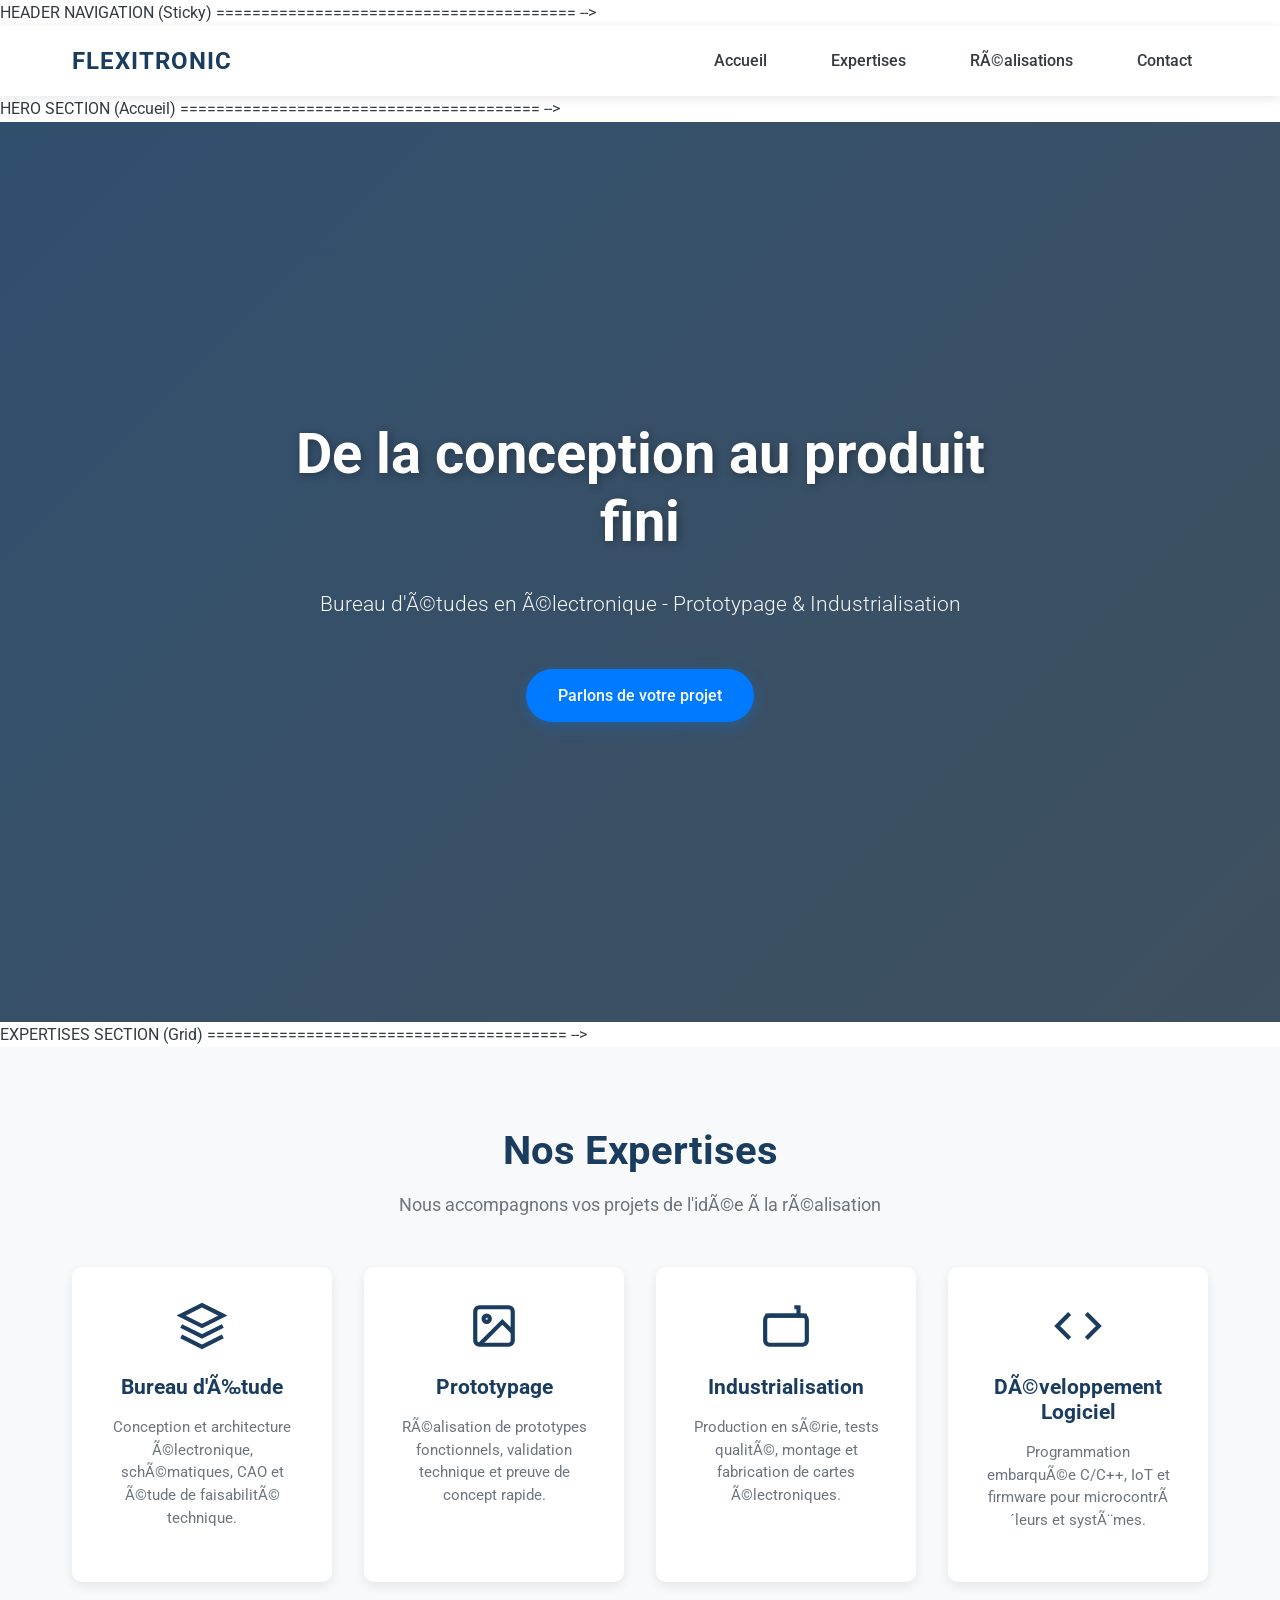
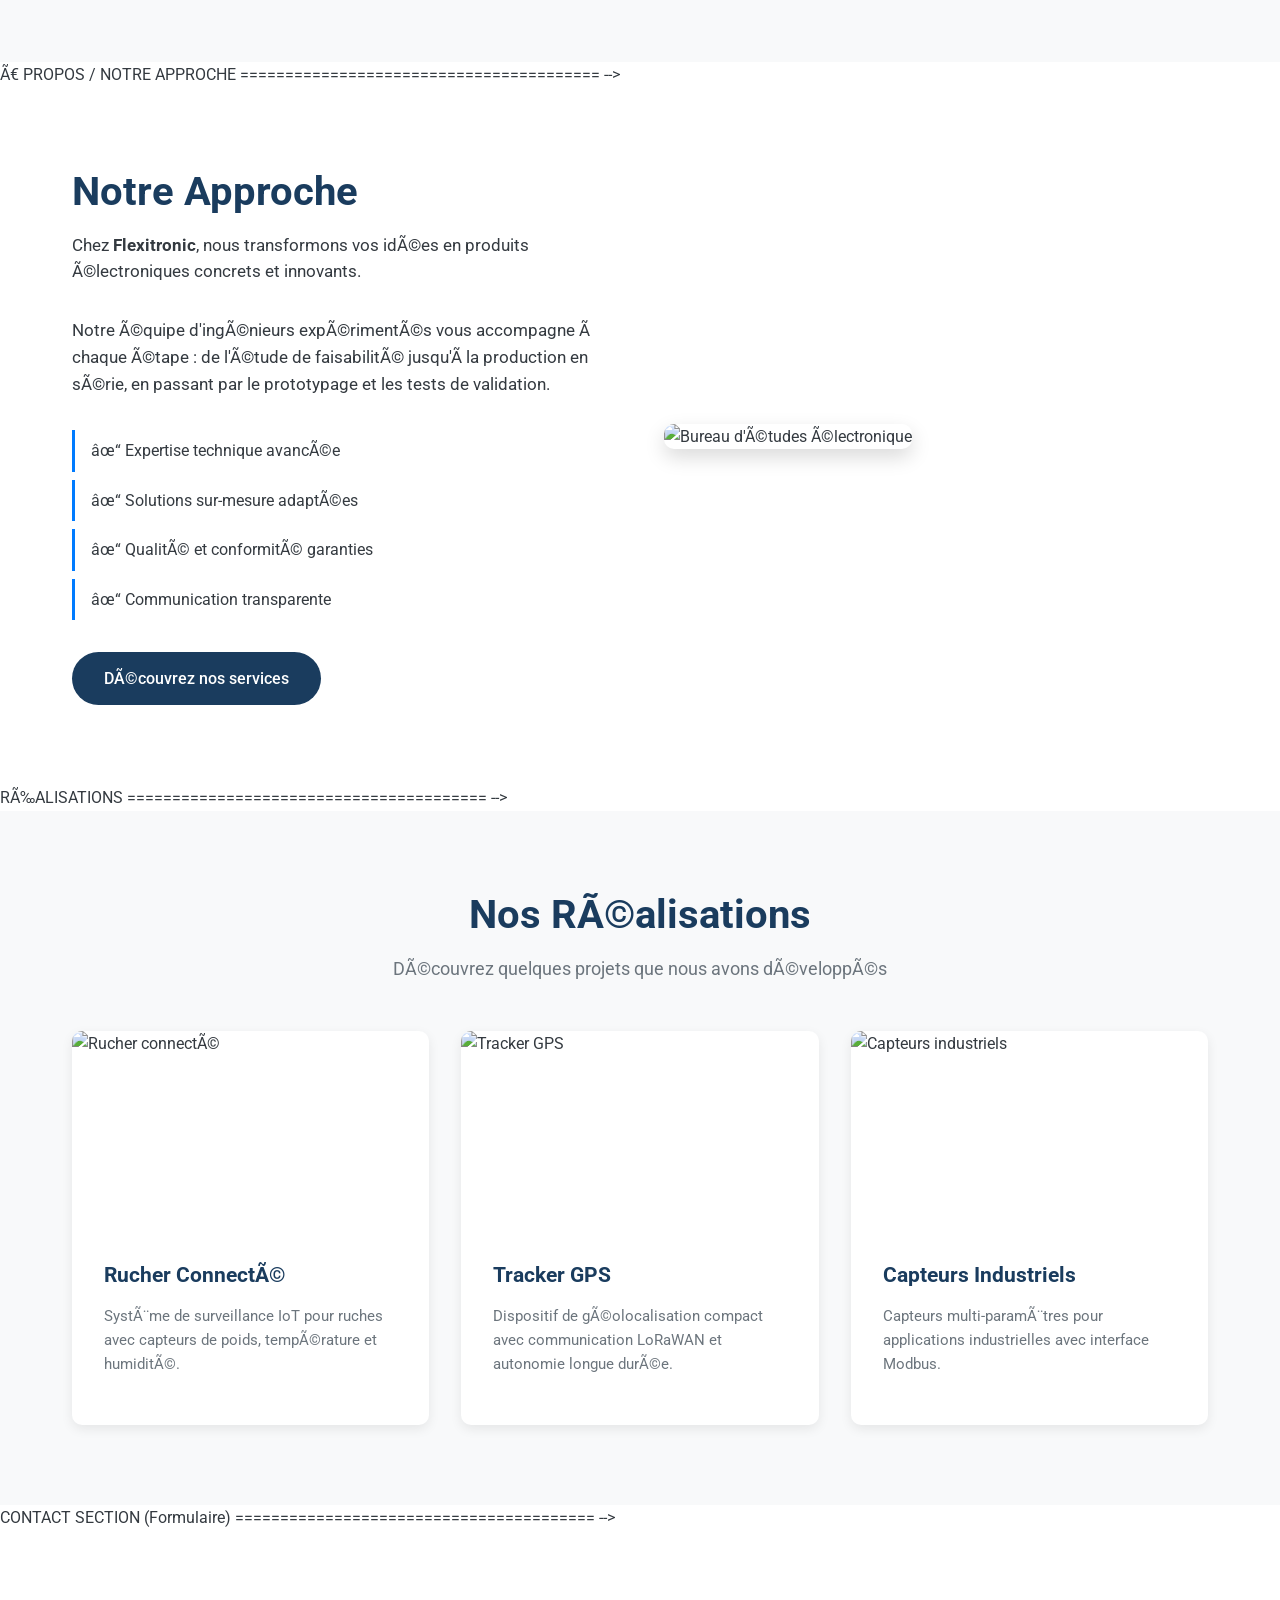
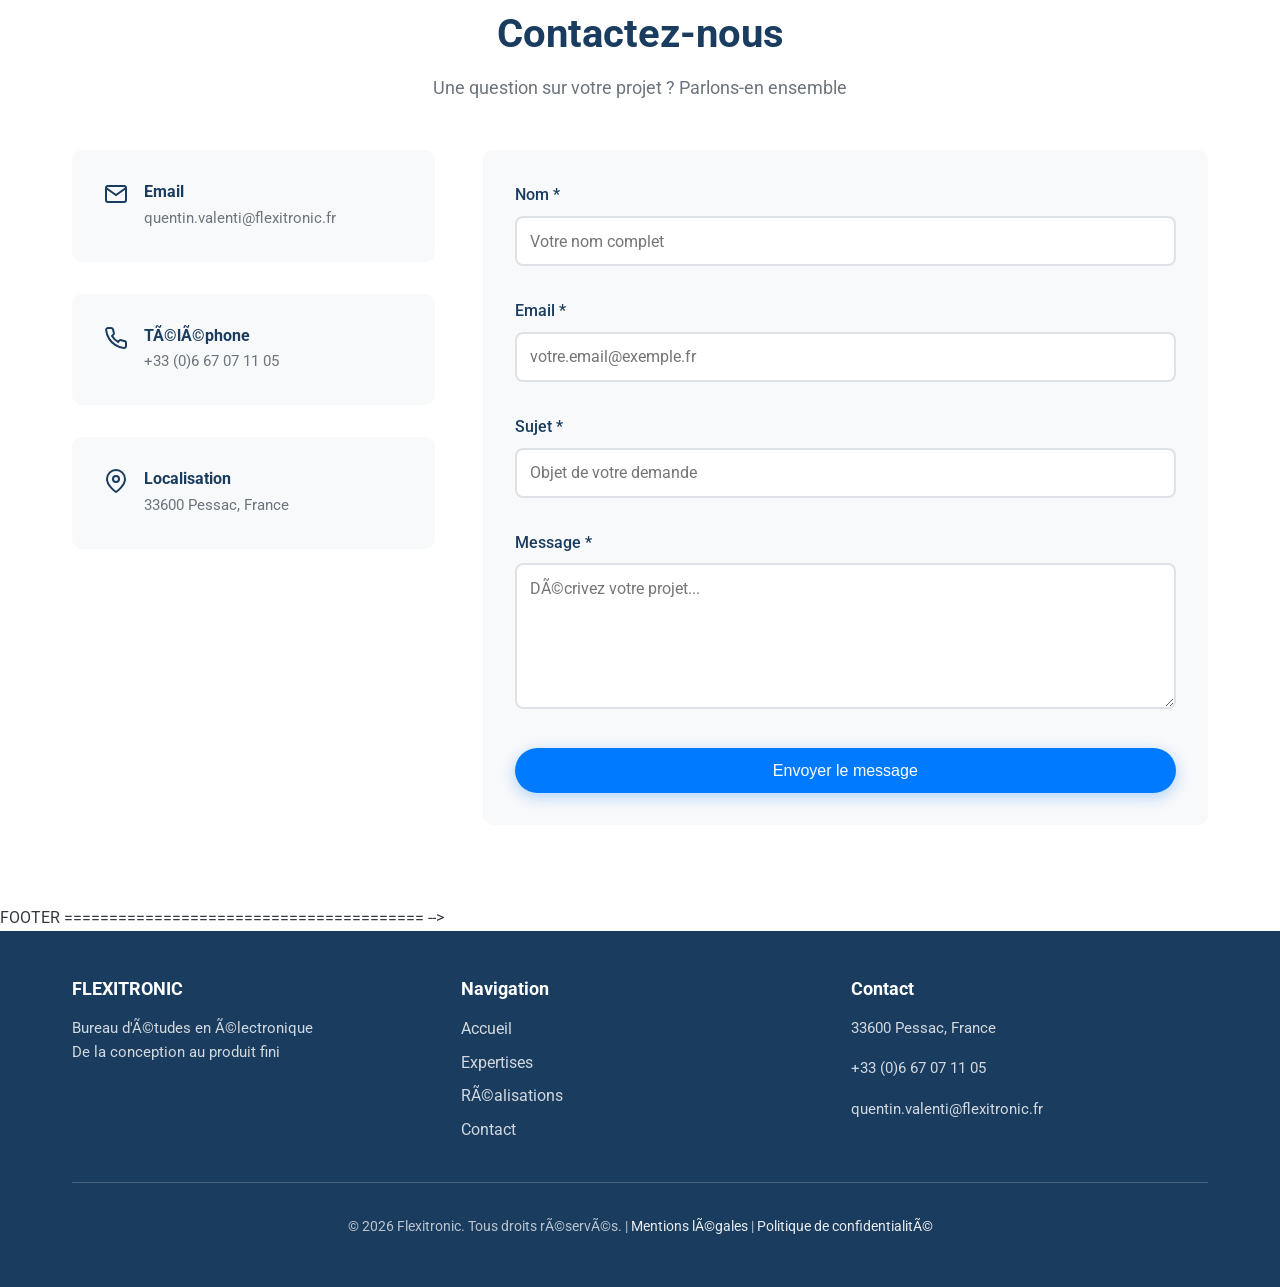
==== index.html @ d4970c6e "Initial commit: Flexitronic SPA - Clean Tech Design" ====
﻿
<!DOCTYPE html>
<html lang="fr">
<head>
  <meta charset="UTF-8">
  <meta name="viewport" content="width=device-width, initial-scale=1.0">
  <meta name="description" content="Flexitronic - Bureau d'Ã©tudes en 
Ã©lectronique : De la conception au produit fini">
  <title>Flexitronic | Bureau d'Ã‰tudes Ã‰lectronique</title>
  
  <link rel="preconnect" href="https://fonts.googleapis.com">
  <link rel="preconnect" href="https://fonts.gstatic.com" crossorigin>
  <link href="https://fonts.googleapis.com/css2?family=Roboto:wght@300;400;500;
700&display=swap" rel="stylesheet">
  
  <link rel="stylesheet" href="styles.css">
</head>
<body>

       HEADER NAVIGATION (Sticky)
       ======================================== -->
  <header id="header" class="header">
    <nav class="nav-container">
      <div class="logo">
        <a href="#accueil">FLEXITRONIC</a>
      </div>
      <ul class="nav-menu" id="nav-menu">
        <li><a href="#accueil" class="nav-link">Accueil</a></li>
        <li><a href="#expertises" class="nav-link">Expertises</a></li>
        <li><a href="#realisations" class="nav-link">RÃ©alisations</a></li>
        <li><a href="#contact" class="nav-link">Contact</a></li>
      </ul>
      <div class="hamburger" id="hamburger">
        <span></span>
        <span></span>
        <span></span>
      </div>
    </nav>
  </header>

       HERO SECTION (Accueil)
       ======================================== -->
  <section id="accueil" class="hero">
    <div class="hero-overlay"></div>
    <div class="hero-content">
      <h1 class="hero-title">De la conception au produit fini</h1>
      <p class="hero-subtitle">Bureau d'Ã©tudes en Ã©lectronique - Prototypage 
& Industrialisation</p>
      <a href="#contact" class="btn btn-primary">Parlons de votre projet</a>
    </div>
  </section>

       EXPERTISES SECTION (Grid)
       ======================================== -->
  <section id="expertises" class="section expertises">
    <div class="container">
      <h2 class="section-title">Nos Expertises</h2>
      <p class="section-subtitle">Nous accompagnons vos projets de l'idÃ©e Ã 
la rÃ©alisation</p>
      
      <div class="expertise-grid">
        <div class="expertise-card">
          <div class="expertise-icon">
            <svg width="50" height="50" viewBox="0 0 24 24" fill="none" 
stroke="currentColor" stroke-width="2">
              <path d="M12 2L2 7l10 5 10-5-10-5z"/>
              <path d="M2 17l10 5 10-5M2 12l10 5 10-5"/>
            </svg>
          </div>
          <h3>Bureau d'Ã‰tude</h3>
          <p>Conception et architecture Ã©lectronique, schÃ©matiques, CAO et 
Ã©tude de faisabilitÃ© technique.</p>
        </div>

        <div class="expertise-card">
          <div class="expertise-icon">
            <svg width="50" height="50" viewBox="0 0 24 24" fill="none" 
stroke="currentColor" stroke-width="2">
              <rect x="3" y="3" width="18" height="18" rx="2"/>
              <circle cx="8.5" cy="8.5" r="1.5"/>
              <path d="M21 15l-5-5L5 21"/>
            </svg>
          </div>
          <h3>Prototypage</h3>
          <p>RÃ©alisation de prototypes fonctionnels, validation technique et 
preuve de concept rapide.</p>
        </div>

        <div class="expertise-card">
          <div class="expertise-icon">
            <svg width="50" height="50" viewBox="0 0 24 24" fill="none" 
stroke="currentColor" stroke-width="2">
              <rect x="2" y="7" width="20" height="14" rx="2"/>
              <path d="M16 3h2v4M22 7H2"/>
            </svg>
          </div>
          <h3>Industrialisation</h3>
          <p>Production en sÃ©rie, tests qualitÃ©, montage et fabrication de 
cartes Ã©lectroniques.</p>
        </div>

        <div class="expertise-card">
          <div class="expertise-icon">
            <svg width="50" height="50" viewBox="0 0 24 24" fill="none" 
stroke="currentColor" stroke-width="2">
              <polyline points="16 18 22 12 16 6"/>
              <polyline points="8 6 2 12 8 18"/>
            </svg>
          </div>
          <h3>DÃ©veloppement Logiciel</h3>
          <p>Programmation embarquÃ©e C/C++, IoT et firmware pour 
microcontrÃ´leurs et systÃ¨mes.</p>
        </div>
      </div>
    </div>
  </section>

       Ã€ PROPOS / NOTRE APPROCHE
       ======================================== -->
  <section id="apropos" class="section about">
    <div class="container">
      <div class="about-content">
        <div class="about-text">
          <h2 class="section-title">Notre Approche</h2>
          <p>Chez <strong>Flexitronic</strong>, nous transformons vos idÃ©es 
en produits Ã©lectroniques concrets et innovants.</p>
          <p>Notre Ã©quipe d'ingÃ©nieurs expÃ©rimentÃ©s vous accompagne Ã 
chaque Ã©tape : de l'Ã©tude de faisabilitÃ© jusqu'Ã la production en sÃ©rie, 
en passant par le prototypage et les tests de validation.</p>
          <ul class="about-list">
            <li>âœ“ Expertise technique avancÃ©e</li>
            <li>âœ“ Solutions sur-mesure adaptÃ©es</li>
            <li>âœ“ QualitÃ© et conformitÃ© garanties</li>
            <li>âœ“ Communication transparente</li>
          </ul>
          <a href="#contact" class="btn btn-secondary">DÃ©couvrez nos 
services</a>
        </div>
        <div class="about-image">
          <img src="https://images.unsplash.com/photo-1581092160562-40aa08e7883
7?w=600&h=400&fit=crop" alt="Bureau d'Ã©tudes Ã©lectronique">
        </div>
      </div>
    </div>
  </section>

       RÃ‰ALISATIONS
       ======================================== -->
  <section id="realisations" class="section realisations">
    <div class="container">
      <h2 class="section-title">Nos RÃ©alisations</h2>
      <p class="section-subtitle">DÃ©couvrez quelques projets que nous avons 
dÃ©veloppÃ©s</p>
      
      <div class="realisation-grid">
        <div class="realisation-card">
          <div class="realisation-image">
            <img src="https://images.unsplash.com/photo-1559827260-dc66d52bef19
?w=400&h=300&fit=crop" alt="Rucher connectÃ©">
          </div>
          <div class="realisation-content">
            <h3>Rucher ConnectÃ©</h3>
            <p>SystÃ¨me de surveillance IoT pour ruches avec capteurs de 
poids, tempÃ©rature et humiditÃ©.</p>
          </div>
        </div>

        <div class="realisation-card">
          <div class="realisation-image">
            <img src="https://images.unsplash.com/photo-1518770660439-4636190af
475?w=400&h=300&fit=crop" alt="Tracker GPS">
          </div>
          <div class="realisation-content">
            <h3>Tracker GPS</h3>
            <p>Dispositif de gÃ©olocalisation compact avec communication 
LoRaWAN et autonomie longue durÃ©e.</p>
          </div>
        </div>

        <div class="realisation-card">
          <div class="realisation-image">
            <img src="https://images.unsplash.com/photo-1573164713714-d95e436ab
8d6?w=400&h=300&fit=crop" alt="Capteurs industriels">
          </div>
          <div class="realisation-content">
            <h3>Capteurs Industriels</h3>
            <p>Capteurs multi-paramÃ¨tres pour applications industrielles avec 
interface Modbus.</p>
          </div>
        </div>
      </div>
    </div>
  </section>

       CONTACT SECTION (Formulaire)
       ======================================== -->
  <section id="contact" class="section contact">
    <div class="container">
      <h2 class="section-title">Contactez-nous</h2>
      <p class="section-subtitle">Une question sur votre projet ? Parlons-en 
ensemble</p>
      
      <div class="contact-wrapper">
        <div class="contact-info">
          <div class="contact-item">
            <div class="contact-icon">
              <svg width="24" height="24" viewBox="0 0 24 24" fill="none" 
stroke="currentColor" stroke-width="2">
                <path d="M4 4h16c1.1 0 2 .9 2 2v12c0 1.1-.9 2-2 2H4c-1.1 
0-2-.9-2-2V6c0-1.1.9-2 2-2z"/>
                <polyline points="22,6 12,13 2,6"/>
              </svg>
            </div>
            <div>
              <h4>Email</h4>
              <p>quentin.valenti@flexitronic.fr</p>
            </div>
          </div>

          <div class="contact-item">
            <div class="contact-icon">
              <svg width="24" height="24" viewBox="0 0 24 24" fill="none" 
stroke="currentColor" stroke-width="2">
                <path d="M22 16.92v3a2 2 0 0 1-2.18 2 19.79 19.79 0 0 
1-8.63-3.07 19.5 19.5 0 0 1-6-6 19.79 19.79 0 0 1-3.07-8.67A2 2 0 0 1 4.11 
2h3a2 2 0 0 1 2 1.72 12.84 12.84 0 0 0 .7 2.81 2 2 0 0 1-.45 2.11L8.09 9.91a16 
16 0 0 0 6 6l1.27-1.27a2 2 0 0 1 2.11-.45 12.84 12.84 0 0 0 2.81.7A2 2 0 0 1 
22 16.92z"/>
              </svg>
            </div>
            <div>
              <h4>TÃ©lÃ©phone</h4>
              <p>+33 (0)6 67 07 11 05</p>
            </div>
          </div>

          <div class="contact-item">
            <div class="contact-icon">
              <svg width="24" height="24" viewBox="0 0 24 24" fill="none" 
stroke="currentColor" stroke-width="2">
                <path d="M21 10c0 7-9 13-9 13s-9-6-9-13a9 9 0 0 1 18 0z"/>
                <circle cx="12" cy="10" r="3"/>
              </svg>
            </div>
            <div>
              <h4>Localisation</h4>
              <p>33600 Pessac, France</p>
            </div>
          </div>
        </div>

        <form id="contact-form" 
action="https://formspree.io/f/YOUR_FORMSPREE_ID" method="POST" 
class="contact-form">
          <div class="form-group">
            <label for="name">Nom *</label>
            <input type="text" id="name" name="name" required 
placeholder="Votre nom complet">
          </div>

          <div class="form-group">
            <label for="email">Email *</label>
            <input type="email" id="email" name="email" required 
placeholder="votre.email@exemple.fr">
          </div>

          <div class="form-group">
            <label for="subject">Sujet *</label>
            <input type="text" id="subject" name="subject" required 
placeholder="Objet de votre demande">
          </div>

          <div class="form-group">
            <label for="message">Message *</label>
            <textarea id="message" name="message" rows="6" required 
placeholder="DÃ©crivez votre projet..."></textarea>
          </div>

          <button type="submit" class="btn btn-primary btn-block">Envoyer le 
message</button>
        </form>
      </div>
    </div>
  </section>

       FOOTER
       ======================================== -->
  <footer class="footer">
    <div class="container">
      <div class="footer-content">
        <div class="footer-section">
          <h3>FLEXITRONIC</h3>
          <p>Bureau d'Ã©tudes en Ã©lectronique<br>De la conception au produit 
fini</p>
        </div>
        <div class="footer-section">
          <h4>Navigation</h4>
          <ul>
            <li><a href="#accueil">Accueil</a></li>
            <li><a href="#expertises">Expertises</a></li>
            <li><a href="#realisations">RÃ©alisations</a></li>
            <li><a href="#contact">Contact</a></li>
          </ul>
        </div>
        <div class="footer-section">
          <h4>Contact</h4>
          <p>33600 Pessac, France</p>
          <p>+33 (0)6 67 07 11 05</p>
          <p>quentin.valenti@flexitronic.fr</p>
        </div>
      </div>
      <div class="footer-bottom">
        <p>&copy; 2026 Flexitronic. Tous droits rÃ©servÃ©s. | <a 
href="#">Mentions lÃ©gales</a> | <a href="#">Politique de 
confidentialitÃ©</a></p>
      </div>
    </div>
  </footer>

  <script src="script.js"></script>
</body>
</html>
---- styles.css ----
﻿

:root {
  
  --primary-color: #1a3c5e;
  --primary-dark: #0f2538;
  --primary-light: #2d5a85;
  --accent-color: #007bff;
  
  
  --white: #ffffff;
  --gray-light: #f8f9fa;
  --gray-medium: #6c757d;
  --gray-dark: #343a40;
  --black: #000000;
  
  
  --font-family: 'Roboto', -apple-system, BlinkMacSystemFont, 'Segoe UI', sans-serif;
  --font-weight-light: 300;
  --font-weight-regular: 400;
  --font-weight-medium: 500;
  --font-weight-bold: 700;
  
  
  --spacing-xs: 0.5rem;
  --spacing-sm: 1rem;
  --spacing-md: 2rem;
  --spacing-lg: 3rem;
  --spacing-xl: 5rem;
  
  
  --transition: all 0.3s ease;
}

* {
  margin: 0;
  padding: 0;
  box-sizing: border-box;
}

html {
  scroll-behavior: smooth; 
  font-size: 16px;
}

body {
  font-family: var(--font-family);
  font-weight: var(--font-weight-regular);
  line-height: 1.6;
  color: var(--gray-dark);
  background-color: var(--white);
  overflow-x: hidden;
}

h1, h2, h3, h4, h5, h6 {
  font-weight: var(--font-weight-bold);
  line-height: 1.2;
  margin-bottom: var(--spacing-sm);
  color: var(--primary-color);
}

h1 { font-size: 2.5rem; }
h2 { font-size: 2rem; }
h3 { font-size: 1.5rem; }
h4 { font-size: 1.25rem; }

p {
  margin-bottom: var(--spacing-sm);
}

a {
  color: var(--primary-color);
  text-decoration: none;
  transition: var(--transition);
}

a:hover {
  color: var(--primary-light);
}

.container {
  max-width: 1200px;
  margin: 0 auto;
  padding: 0 var(--spacing-md);
}

.section {
  padding: var(--spacing-xl) 0;
}

.section-title {
  font-size: 2.5rem;
  text-align: center;
  margin-bottom: var(--spacing-sm);
  color: var(--primary-color);
}

.section-subtitle {
  text-align: center;
  font-size: 1.1rem;
  color: var(--gray-medium);
  margin-bottom: var(--spacing-lg);
  max-width: 700px;
  margin-left: auto;
  margin-right: auto;
}

.header {
  background-color: var(--white);
  box-shadow: 0 2px 10px rgba(0, 0, 0, 0.1);
  position: sticky;
  top: 0;
  z-index: 1000;
  transition: var(--transition);
}

.nav-container {
  max-width: 1200px;
  margin: 0 auto;
  display: flex;
  justify-content: space-between;
  align-items: center;
  padding: 1rem var(--spacing-md);
}

.logo a {
  font-size: 1.5rem;
  font-weight: var(--font-weight-bold);
  color: var(--primary-color);
  letter-spacing: 1px;
}

.logo a:hover {
  color: var(--primary-light);
}

.nav-menu {
  display: flex;
  list-style: none;
  gap: var(--spacing-md);
}

.nav-link {
  color: var(--gray-dark);
  font-weight: var(--font-weight-medium);
  padding: 0.5rem 1rem;
  border-radius: 5px;
  transition: var(--transition);
}

.nav-link:hover,
.nav-link:focus {
  color: var(--primary-color);
  background-color: var(--gray-light);
}

.hamburger {
  display: none;
  flex-direction: column;
  cursor: pointer;
  gap: 5px;
}

.hamburger span {
  width: 25px;
  height: 3px;
  background-color: var(--primary-color);
  border-radius: 2px;
  transition: var(--transition);
}

.hero {
  position: relative;
  height: 100vh;
  display: flex;
  align-items: center;
  justify-content: center;
  text-align: center;
  background-image: url('https://images.unsplash.com/photo-1518770660439-4636190af475?w=1600&h=900&fit=crop');
  background-size: cover;
  background-position: center;
  background-attachment: fixed; 
  color: var(--white);
}

.hero-overlay {
  position: absolute;
  top: 0;
  left: 0;
  width: 100%;
  height: 100%;
  background: linear-gradient(135deg, rgba(26, 60, 94, 0.9), rgba(15, 37, 56, 0.8));
}

.hero-content {
  position: relative;
  z-index: 1;
  max-width: 800px;
  padding: 0 var(--spacing-md);
  animation: fadeInUp 1s ease;
}

.hero-title {
  font-size: 3.5rem;
  margin-bottom: var(--spacing-md);
  color: var(--white);
  text-shadow: 2px 2px 8px rgba(0, 0, 0, 0.3);
}

.hero-subtitle {
  font-size: 1.3rem;
  margin-bottom: var(--spacing-lg);
  font-weight: var(--font-weight-light);
  opacity: 0.95;
}

.btn {
  display: inline-block;
  padding: 0.85rem 2rem;
  font-size: 1rem;
  font-weight: var(--font-weight-medium);
  text-align: center;
  border-radius: 50px;
  cursor: pointer;
  transition: var(--transition);
  border: none;
  text-decoration: none;
}

.btn-primary {
  background-color: var(--accent-color);
  color: var(--white);
  box-shadow: 0 4px 15px rgba(0, 123, 255, 0.3);
}

.btn-primary:hover {
  background-color: #0056b3;
  transform: translateY(-3px);
  box-shadow: 0 6px 20px rgba(0, 123, 255, 0.4);
}

.btn-secondary {
  background-color: var(--primary-color);
  color: var(--white);
}

.btn-secondary:hover {
  background-color: var(--primary-dark);
  transform: translateY(-3px);
}

.btn-block {
  width: 100%;
  display: block;
}

.expertises {
  background-color: var(--gray-light);
}

.expertise-grid {
  display: grid;
  grid-template-columns: repeat(auto-fit, minmax(250px, 1fr));
  gap: var(--spacing-md);
}

.expertise-card {
  background-color: var(--white);
  padding: var(--spacing-md);
  border-radius: 10px;
  text-align: center;
  box-shadow: 0 4px 12px rgba(0, 0, 0, 0.08);
  transition: var(--transition);
  border: 2px solid transparent;
}

.expertise-card:hover {
  transform: translateY(-10px);
  box-shadow: 0 10px 25px rgba(0, 0, 0, 0.15);
  border-color: var(--primary-color);
}

.expertise-icon {
  color: var(--primary-color);
  margin-bottom: var(--spacing-sm);
}

.expertise-card h3 {
  font-size: 1.3rem;
  margin-bottom: var(--spacing-sm);
  color: var(--primary-color);
}

.expertise-card p {
  color: var(--gray-medium);
  font-size: 0.95rem;
  line-height: 1.5;
}

.about {
  background-color: var(--white);
}

.about-content {
  display: flex;
  align-items: center;
  gap: var(--spacing-lg);
}

.about-text {
  flex: 1;
}

.about-text h2 {
  text-align: left;
}

.about-text p {
  font-size: 1.05rem;
  color: var(--gray-dark);
  margin-bottom: var(--spacing-md);
}

.about-list {
  list-style: none;
  margin: var(--spacing-md) 0;
}

.about-list li {
  font-size: 1rem;
  color: var(--gray-dark);
  padding: 0.5rem 0;
  border-left: 3px solid var(--accent-color);
  padding-left: var(--spacing-sm);
  margin-bottom: 0.5rem;
}

.about-image {
  flex: 1;
}

.about-image img {
  width: 100%;
  height: auto;
  border-radius: 10px;
  box-shadow: 0 8px 20px rgba(0, 0, 0, 0.15);
}

.realisations {
  background-color: var(--gray-light);
}

.realisation-grid {
  display: grid;
  grid-template-columns: repeat(auto-fit, minmax(300px, 1fr));
  gap: var(--spacing-md);
}

.realisation-card {
  background-color: var(--white);
  border-radius: 10px;
  overflow: hidden;
  box-shadow: 0 4px 12px rgba(0, 0, 0, 0.08);
  transition: var(--transition);
}

.realisation-card:hover {
  transform: translateY(-10px);
  box-shadow: 0 10px 25px rgba(0, 0, 0, 0.15);
}

.realisation-image {
  height: 200px;
  overflow: hidden;
}

.realisation-image img {
  width: 100%;
  height: 100%;
  object-fit: cover;
  transition: var(--transition);
}

.realisation-card:hover .realisation-image img {
  transform: scale(1.1);
}

.realisation-content {
  padding: var(--spacing-md);
}

.realisation-content h3 {
  font-size: 1.3rem;
  margin-bottom: var(--spacing-sm);
  color: var(--primary-color);
}

.realisation-content p {
  color: var(--gray-medium);
  font-size: 0.95rem;
}

.contact {
  background-color: var(--white);
}

.contact-wrapper {
  display: grid;
  grid-template-columns: 1fr 2fr;
  gap: var(--spacing-lg);
  margin-top: var(--spacing-lg);
}

.contact-info {
  display: flex;
  flex-direction: column;
  gap: var(--spacing-md);
}

.contact-item {
  display: flex;
  align-items: flex-start;
  gap: var(--spacing-sm);
  padding: var(--spacing-md);
  background-color: var(--gray-light);
  border-radius: 10px;
  transition: var(--transition);
}

.contact-item:hover {
  background-color: #e9ecef;
  transform: translateX(5px);
}

.contact-icon {
  color: var(--primary-color);
  flex-shrink: 0;
}

.contact-item h4 {
  font-size: 1rem;
  margin-bottom: 0.25rem;
  color: var(--primary-color);
}

.contact-item p {
  font-size: 0.95rem;
  color: var(--gray-medium);
  margin: 0;
}

.contact-form {
  background-color: var(--gray-light);
  padding: var(--spacing-md);
  border-radius: 10px;
}

.form-group {
  margin-bottom: var(--spacing-md);
}

.form-group label {
  display: block;
  font-weight: var(--font-weight-medium);
  margin-bottom: 0.5rem;
  color: var(--primary-color);
}

.form-group input,
.form-group textarea {
  width: 100%;
  padding: 0.85rem;
  font-family: var(--font-family);
  font-size: 1rem;
  border: 2px solid #dee2e6;
  border-radius: 8px;
  transition: var(--transition);
  background-color: var(--white);
}

.form-group input:focus,
.form-group textarea:focus {
  outline: none;
  border-color: var(--primary-color);
  box-shadow: 0 0 0 3px rgba(26, 60, 94, 0.1);
}

.form-group textarea {
  resize: vertical;
  min-height: 120px;
}

.footer {
  background-color: var(--primary-color);
  color: var(--white);
  padding: var(--spacing-lg) 0 var(--spacing-md);
}

.footer-content {
  display: grid;
  grid-template-columns: repeat(auto-fit, minmax(250px, 1fr));
  gap: var(--spacing-md);
  margin-bottom: var(--spacing-md);
}

.footer-section h3,
.footer-section h4 {
  color: var(--white);
  margin-bottom: var(--spacing-sm);
  font-size: 1.1rem;
}

.footer-section p {
  color: rgba(255, 255, 255, 0.8);
  font-size: 0.95rem;
}

.footer-section ul {
  list-style: none;
}

.footer-section ul li {
  margin-bottom: 0.5rem;
}

.footer-section ul li a {
  color: rgba(255, 255, 255, 0.8);
  transition: var(--transition);
}

.footer-section ul li a:hover {
  color: var(--white);
  padding-left: 5px;
}

.footer-bottom {
  text-align: center;
  padding-top: var(--spacing-md);
  border-top: 1px solid rgba(255, 255, 255, 0.2);
}

.footer-bottom p {
  color: rgba(255, 255, 255, 0.7);
  font-size: 0.9rem;
}

.footer-bottom a {
  color: rgba(255, 255, 255, 0.9);
}

.footer-bottom a:hover {
  color: var(--white);
  text-decoration: underline;
}

@keyframes fadeInUp {
  from {
    opacity: 0;
    transform: translateY(30px);
  }
  to {
    opacity: 1;
    transform: translateY(0);
  }
}

@media (max-width: 768px) {
  
  .nav-menu {
    position: absolute;
    top: 100%;
    right: 0;
    width: 100%;
    background-color: var(--white);
    flex-direction: column;
    align-items: center;
    box-shadow: 0 4px 10px rgba(0, 0, 0, 0.1);
    max-height: 0;
    overflow: hidden;
    transition: max-height 0.3s ease;
  }
  
  .nav-menu.active {
    max-height: 400px;
    padding: var(--spacing-sm) 0;
  }
  
  .hamburger {
    display: flex;
  }
  
  
  .hero-title {
    font-size: 2.5rem;
  }
  
  .hero-subtitle {
    font-size: 1.1rem;
  }
  
  
  .about-content {
    flex-direction: column;
  }
  
  
  .contact-wrapper {
    grid-template-columns: 1fr;
  }
  
  
  .footer-content {
    text-align: center;
  }
}

@media (max-width: 480px) {
  .section-title {
    font-size: 2rem;
  }
  
  .hero-title {
    font-size: 2rem;
  }
  
  .hero-subtitle {
    font-size: 1rem;
  }
  
  .expertise-grid,
  .realisation-grid {
    grid-template-columns: 1fr;
  }
}
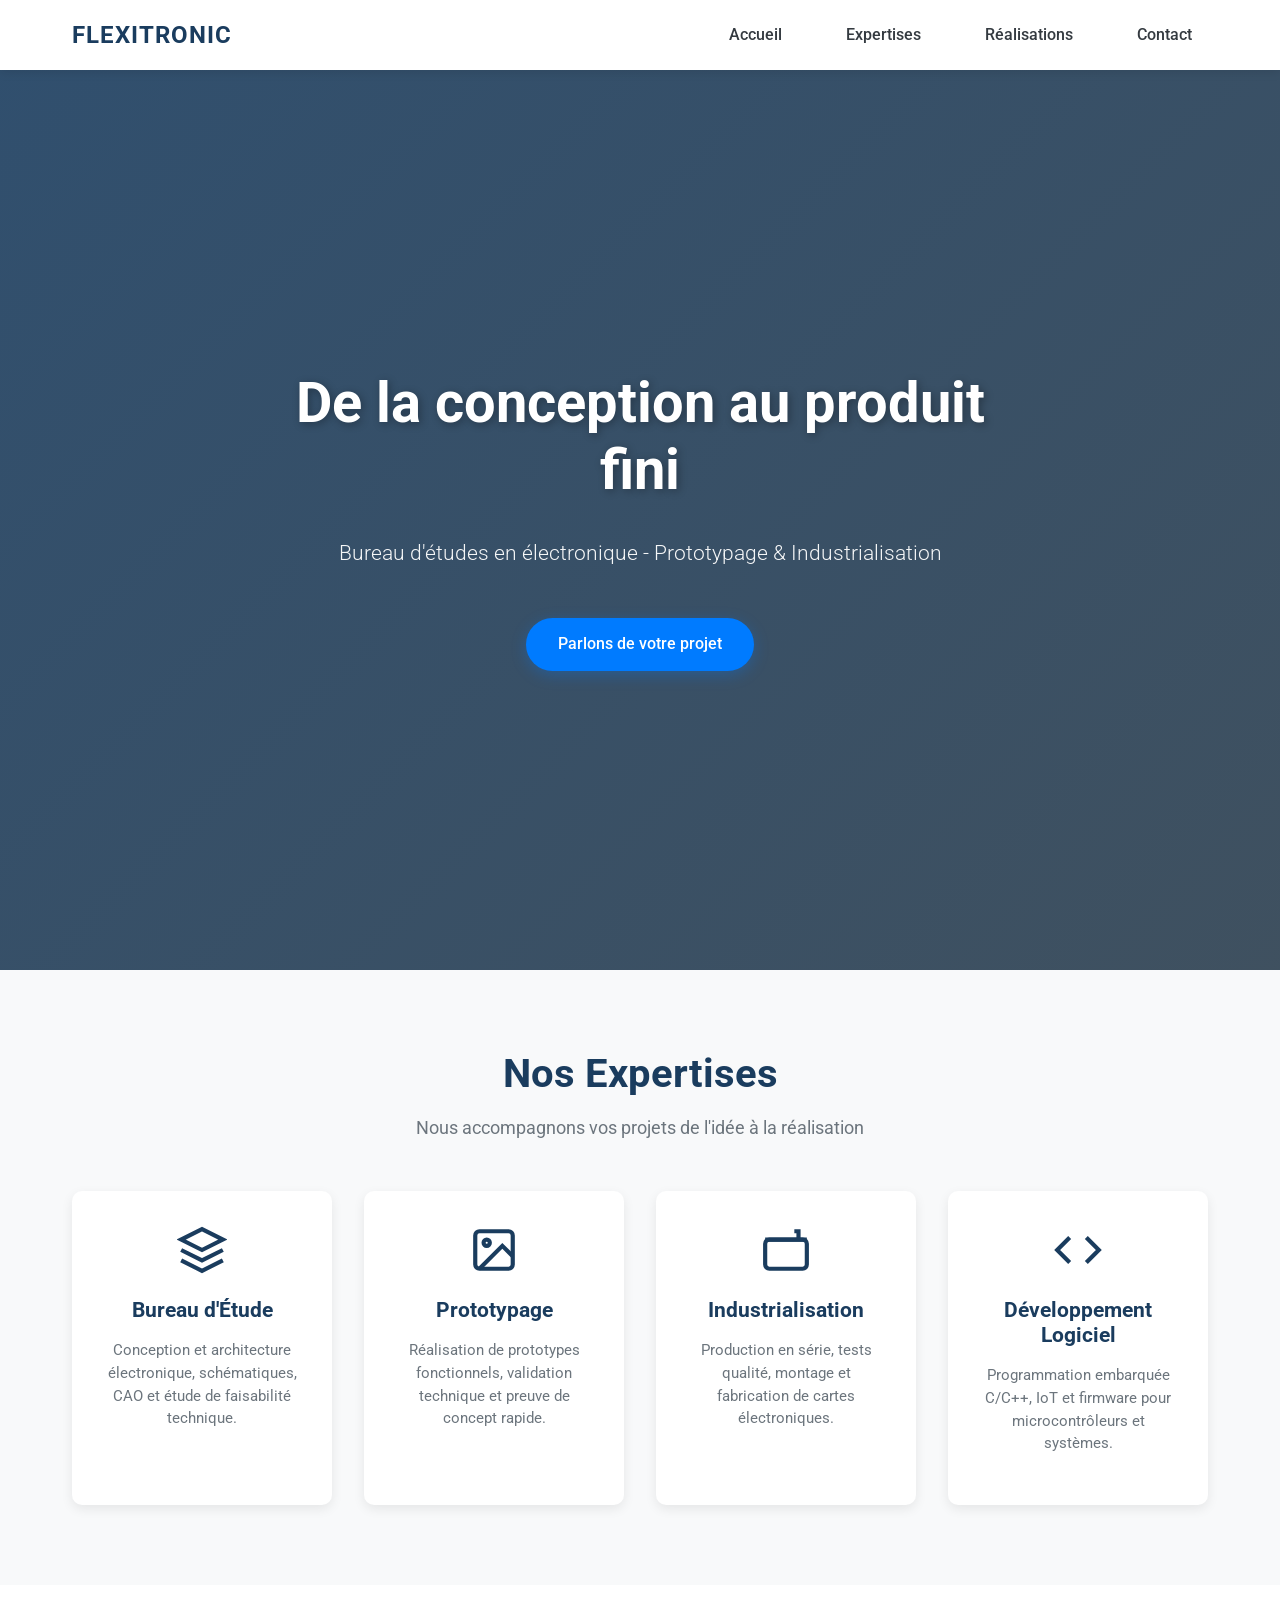
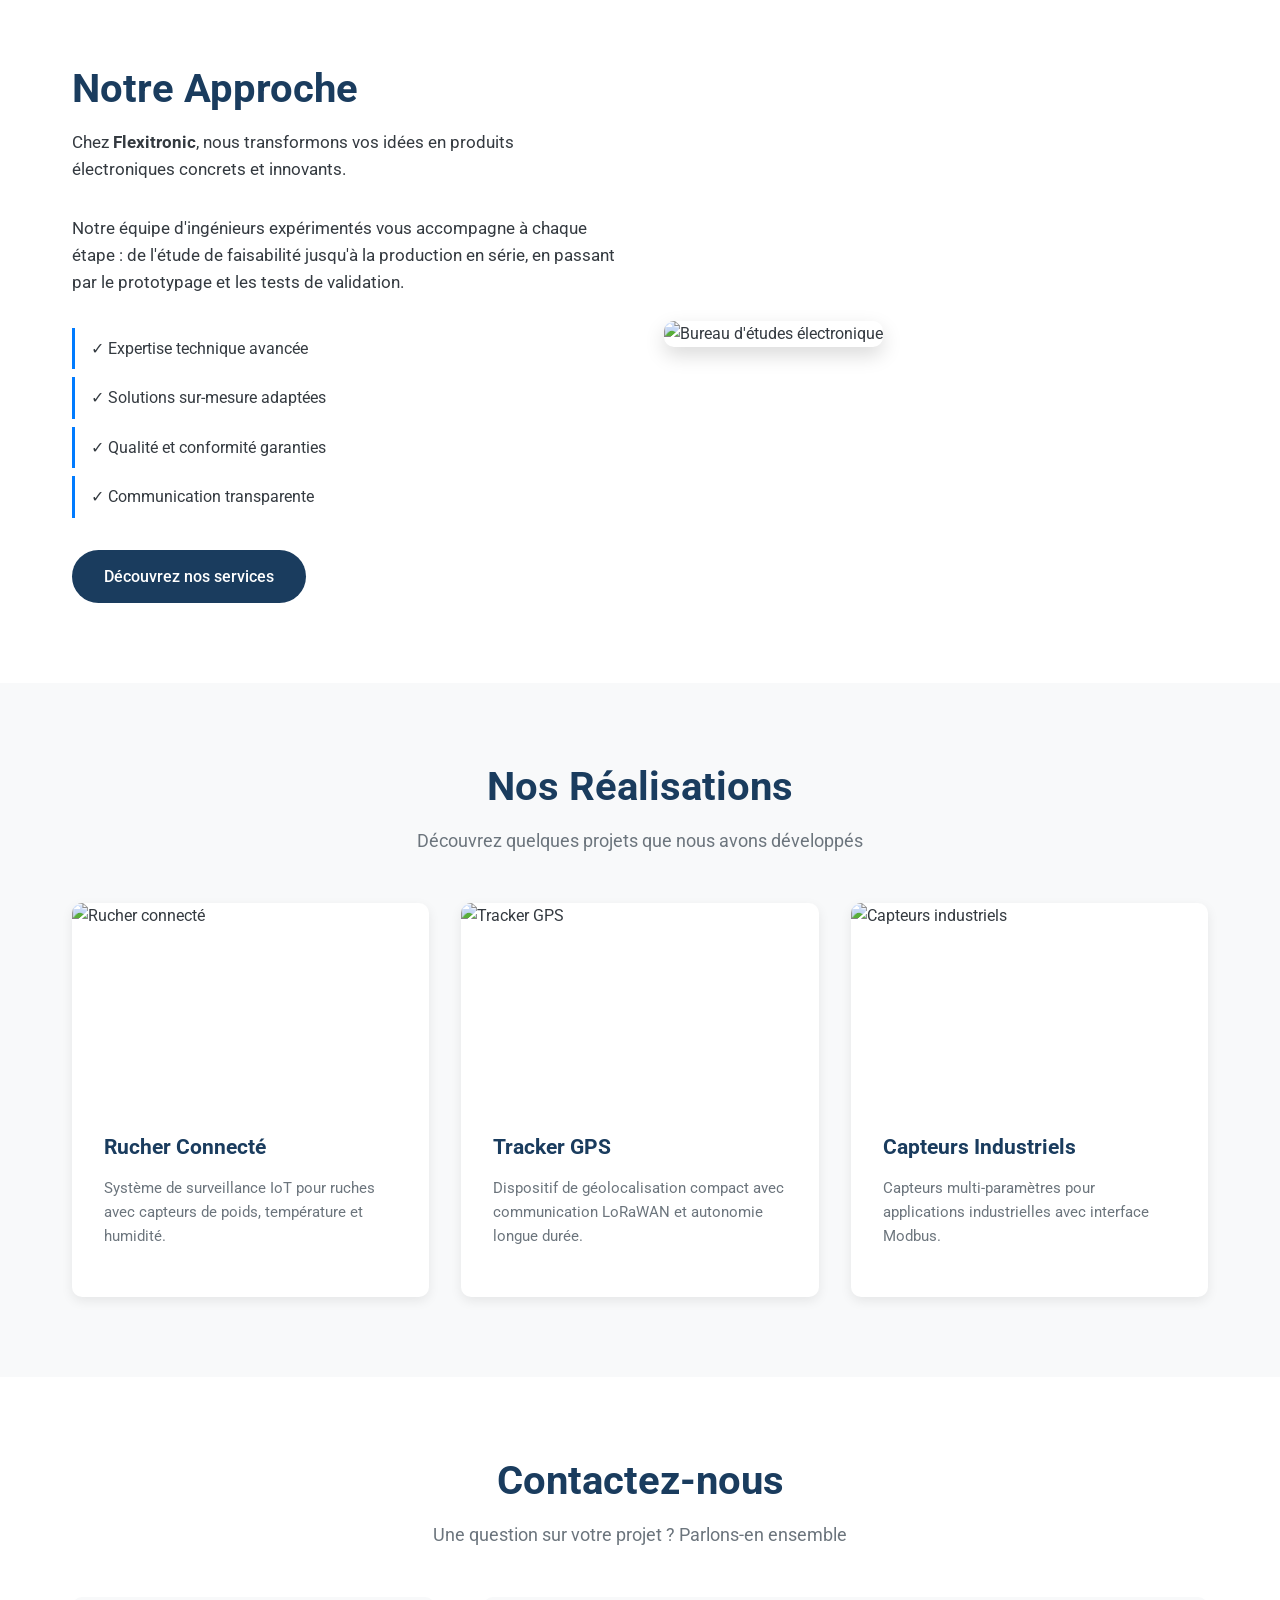
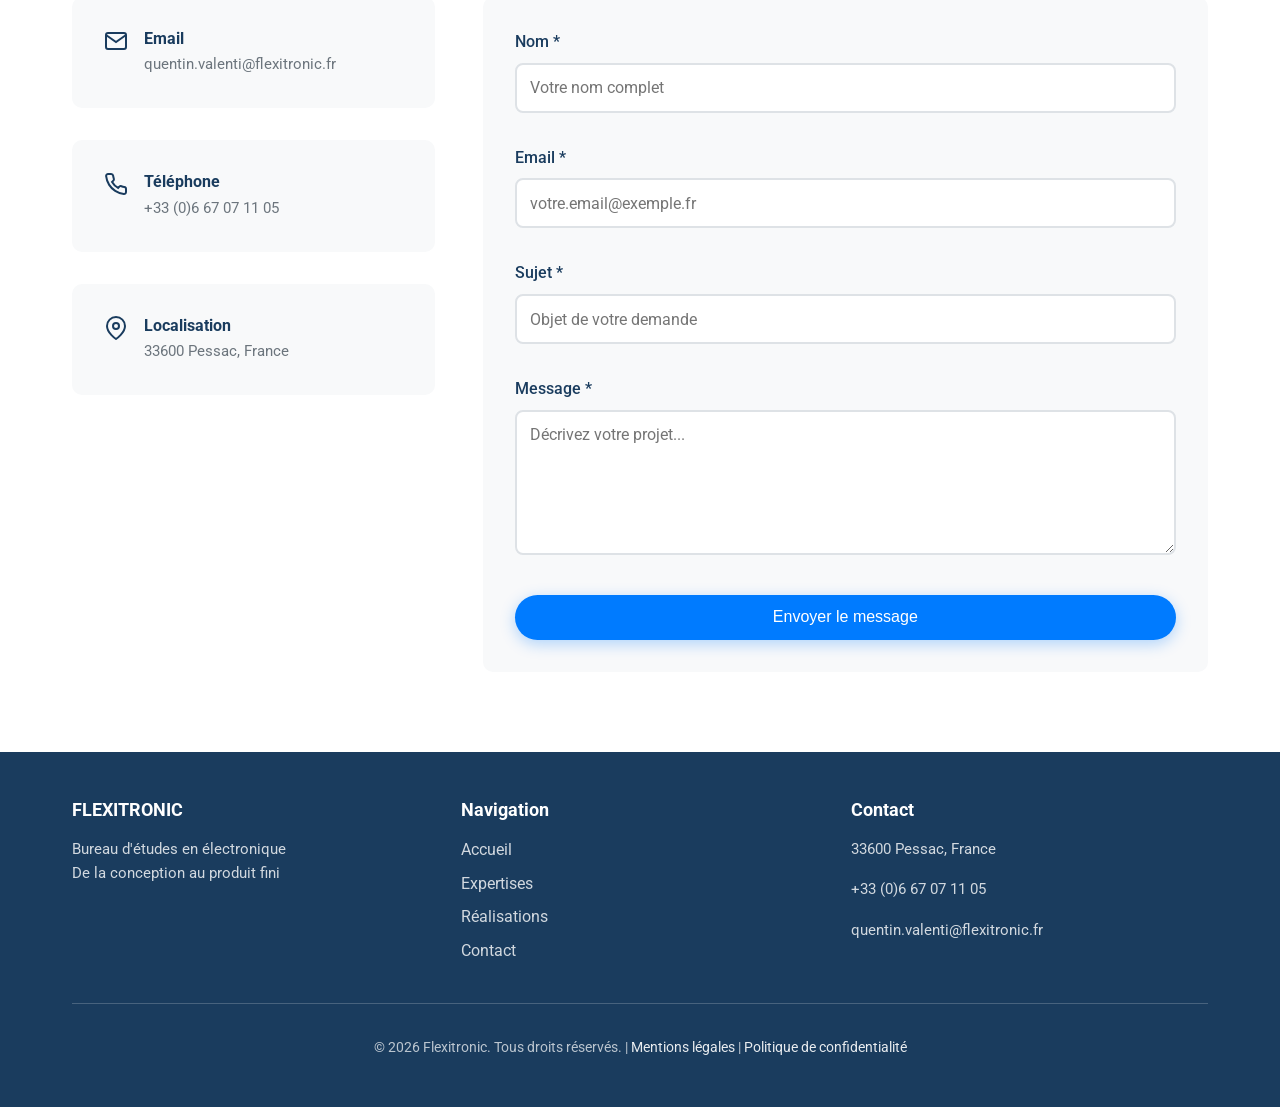
==== commit aaf96a3b: "modif accents html" ====
--- a/index.html
+++ b/index.html
@@ -1,24 +1,20 @@
-﻿
-<!DOCTYPE html>
+﻿<!DOCTYPE html>
 <html lang="fr">
+
 <head>
   <meta charset="UTF-8">
   <meta name="viewport" content="width=device-width, initial-scale=1.0">
-  <meta name="description" content="Flexitronic - Bureau d'Ã©tudes en 
-Ã©lectronique : De la conception au produit fini">
-  <title>Flexitronic | Bureau d'Ã‰tudes Ã‰lectronique</title>
-  
+  <meta name="description" content="Flexitronic - Bureau d'études en électronique : De la conception au produit fini">
+  <title>Flexitronic | Bureau d'Études Électronique</title>
+
   <link rel="preconnect" href="https://fonts.googleapis.com">
   <link rel="preconnect" href="https://fonts.gstatic.com" crossorigin>
-  <link href="https://fonts.googleapis.com/css2?family=Roboto:wght@300;400;500;
-700&display=swap" rel="stylesheet">
-  
+  <link href="https://fonts.googleapis.com/css2?family=Roboto:wght@300;400;500;700&display=swap" rel="stylesheet">
+
   <link rel="stylesheet" href="styles.css">
 </head>
+
 <body>
-
-       HEADER NAVIGATION (Sticky)
-       ======================================== -->
   <header id="header" class="header">
     <nav class="nav-container">
       <div class="logo">
@@ -27,7 +23,7 @@
       <ul class="nav-menu" id="nav-menu">
         <li><a href="#accueil" class="nav-link">Accueil</a></li>
         <li><a href="#expertises" class="nav-link">Expertises</a></li>
-        <li><a href="#realisations" class="nav-link">RÃ©alisations</a></li>
+        <li><a href="#realisations" class="nav-link">Réalisations</a></li>
         <li><a href="#contact" class="nav-link">Contact</a></li>
       </ul>
       <div class="hamburger" id="hamburger">
@@ -38,177 +34,148 @@
     </nav>
   </header>
 
-       HERO SECTION (Accueil)
-       ======================================== -->
   <section id="accueil" class="hero">
     <div class="hero-overlay"></div>
     <div class="hero-content">
       <h1 class="hero-title">De la conception au produit fini</h1>
-      <p class="hero-subtitle">Bureau d'Ã©tudes en Ã©lectronique - Prototypage 
-& Industrialisation</p>
+      <p class="hero-subtitle">Bureau d'études en électronique - Prototypage & Industrialisation</p>
       <a href="#contact" class="btn btn-primary">Parlons de votre projet</a>
     </div>
   </section>
 
-       EXPERTISES SECTION (Grid)
-       ======================================== -->
   <section id="expertises" class="section expertises">
     <div class="container">
       <h2 class="section-title">Nos Expertises</h2>
-      <p class="section-subtitle">Nous accompagnons vos projets de l'idÃ©e Ã 
-la rÃ©alisation</p>
-      
+      <p class="section-subtitle">Nous accompagnons vos projets de l'idée à la réalisation</p>
+
       <div class="expertise-grid">
         <div class="expertise-card">
           <div class="expertise-icon">
-            <svg width="50" height="50" viewBox="0 0 24 24" fill="none" 
-stroke="currentColor" stroke-width="2">
-              <path d="M12 2L2 7l10 5 10-5-10-5z"/>
-              <path d="M2 17l10 5 10-5M2 12l10 5 10-5"/>
-            </svg>
-          </div>
-          <h3>Bureau d'Ã‰tude</h3>
-          <p>Conception et architecture Ã©lectronique, schÃ©matiques, CAO et 
-Ã©tude de faisabilitÃ© technique.</p>
-        </div>
-
-        <div class="expertise-card">
-          <div class="expertise-icon">
-            <svg width="50" height="50" viewBox="0 0 24 24" fill="none" 
-stroke="currentColor" stroke-width="2">
-              <rect x="3" y="3" width="18" height="18" rx="2"/>
-              <circle cx="8.5" cy="8.5" r="1.5"/>
-              <path d="M21 15l-5-5L5 21"/>
+            <svg width="50" height="50" viewBox="0 0 24 24" fill="none" stroke="currentColor" stroke-width="2">
+              <path d="M12 2L2 7l10 5 10-5-10-5z" />
+              <path d="M2 17l10 5 10-5M2 12l10 5 10-5" />
+            </svg>
+          </div>
+          <h3>Bureau d'Étude</h3>
+          <p>Conception et architecture électronique, schématiques, CAO et étude de faisabilité technique.</p>
+        </div>
+
+        <div class="expertise-card">
+          <div class="expertise-icon">
+            <svg width="50" height="50" viewBox="0 0 24 24" fill="none" stroke="currentColor" stroke-width="2">
+              <rect x="3" y="3" width="18" height="18" rx="2" />
+              <circle cx="8.5" cy="8.5" r="1.5" />
+              <path d="M21 15l-5-5L5 21" />
             </svg>
           </div>
           <h3>Prototypage</h3>
-          <p>RÃ©alisation de prototypes fonctionnels, validation technique et 
-preuve de concept rapide.</p>
-        </div>
-
-        <div class="expertise-card">
-          <div class="expertise-icon">
-            <svg width="50" height="50" viewBox="0 0 24 24" fill="none" 
-stroke="currentColor" stroke-width="2">
-              <rect x="2" y="7" width="20" height="14" rx="2"/>
-              <path d="M16 3h2v4M22 7H2"/>
+          <p>Réalisation de prototypes fonctionnels, validation technique et preuve de concept rapide.</p>
+        </div>
+
+        <div class="expertise-card">
+          <div class="expertise-icon">
+            <svg width="50" height="50" viewBox="0 0 24 24" fill="none" stroke="currentColor" stroke-width="2">
+              <rect x="2" y="7" width="20" height="14" rx="2" />
+              <path d="M16 3h2v4M22 7H2" />
             </svg>
           </div>
           <h3>Industrialisation</h3>
-          <p>Production en sÃ©rie, tests qualitÃ©, montage et fabrication de 
-cartes Ã©lectroniques.</p>
-        </div>
-
-        <div class="expertise-card">
-          <div class="expertise-icon">
-            <svg width="50" height="50" viewBox="0 0 24 24" fill="none" 
-stroke="currentColor" stroke-width="2">
-              <polyline points="16 18 22 12 16 6"/>
-              <polyline points="8 6 2 12 8 18"/>
-            </svg>
-          </div>
-          <h3>DÃ©veloppement Logiciel</h3>
-          <p>Programmation embarquÃ©e C/C++, IoT et firmware pour 
-microcontrÃ´leurs et systÃ¨mes.</p>
-        </div>
-      </div>
-    </div>
-  </section>
-
-       Ã€ PROPOS / NOTRE APPROCHE
-       ======================================== -->
+          <p>Production en série, tests qualité, montage et fabrication de cartes électroniques.</p>
+        </div>
+
+        <div class="expertise-card">
+          <div class="expertise-icon">
+            <svg width="50" height="50" viewBox="0 0 24 24" fill="none" stroke="currentColor" stroke-width="2">
+              <polyline points="16 18 22 12 16 6" />
+              <polyline points="8 6 2 12 8 18" />
+            </svg>
+          </div>
+          <h3>Développement Logiciel</h3>
+          <p>Programmation embarquée C/C++, IoT et firmware pour microcontrôleurs et systèmes.</p>
+        </div>
+      </div>
+    </div>
+  </section>
+
   <section id="apropos" class="section about">
     <div class="container">
       <div class="about-content">
         <div class="about-text">
           <h2 class="section-title">Notre Approche</h2>
-          <p>Chez <strong>Flexitronic</strong>, nous transformons vos idÃ©es 
-en produits Ã©lectroniques concrets et innovants.</p>
-          <p>Notre Ã©quipe d'ingÃ©nieurs expÃ©rimentÃ©s vous accompagne Ã 
-chaque Ã©tape : de l'Ã©tude de faisabilitÃ© jusqu'Ã la production en sÃ©rie, 
-en passant par le prototypage et les tests de validation.</p>
+          <p>Chez <strong>Flexitronic</strong>, nous transformons vos idées en produits électroniques concrets et
+            innovants.</p>
+          <p>Notre équipe d'ingénieurs expérimentés vous accompagne à chaque étape : de l'étude de faisabilité jusqu'à
+            la production en série, en passant par le prototypage et les tests de validation.</p>
           <ul class="about-list">
-            <li>âœ“ Expertise technique avancÃ©e</li>
-            <li>âœ“ Solutions sur-mesure adaptÃ©es</li>
-            <li>âœ“ QualitÃ© et conformitÃ© garanties</li>
-            <li>âœ“ Communication transparente</li>
+            <li>✓ Expertise technique avancée</li>
+            <li>✓ Solutions sur-mesure adaptées</li>
+            <li>✓ Qualité et conformité garanties</li>
+            <li>✓ Communication transparente</li>
           </ul>
-          <a href="#contact" class="btn btn-secondary">DÃ©couvrez nos 
-services</a>
+          <a href="#contact" class="btn btn-secondary">Découvrez nos services</a>
         </div>
         <div class="about-image">
-          <img src="https://images.unsplash.com/photo-1581092160562-40aa08e7883
-7?w=600&h=400&fit=crop" alt="Bureau d'Ã©tudes Ã©lectronique">
-        </div>
-      </div>
-    </div>
-  </section>
-
-       RÃ‰ALISATIONS
-       ======================================== -->
+          <img src="https://images.unsplash.com/photo-1581092160562-40aa08e78837?w=600&h=400&fit=crop"
+            alt="Bureau d'études électronique">
+        </div>
+      </div>
+    </div>
+  </section>
+
   <section id="realisations" class="section realisations">
     <div class="container">
-      <h2 class="section-title">Nos RÃ©alisations</h2>
-      <p class="section-subtitle">DÃ©couvrez quelques projets que nous avons 
-dÃ©veloppÃ©s</p>
-      
+      <h2 class="section-title">Nos Réalisations</h2>
+      <p class="section-subtitle">Découvrez quelques projets que nous avons développés</p>
+
       <div class="realisation-grid">
         <div class="realisation-card">
           <div class="realisation-image">
-            <img src="https://images.unsplash.com/photo-1559827260-dc66d52bef19
-?w=400&h=300&fit=crop" alt="Rucher connectÃ©">
+            <img src="https://images.unsplash.com/photo-1559827260-dc66d52bef19?w=400&h=300&fit=crop"
+              alt="Rucher connecté">
           </div>
           <div class="realisation-content">
-            <h3>Rucher ConnectÃ©</h3>
-            <p>SystÃ¨me de surveillance IoT pour ruches avec capteurs de 
-poids, tempÃ©rature et humiditÃ©.</p>
+            <h3>Rucher Connecté</h3>
+            <p>Système de surveillance IoT pour ruches avec capteurs de poids, température et humidité.</p>
           </div>
         </div>
 
         <div class="realisation-card">
           <div class="realisation-image">
-            <img src="https://images.unsplash.com/photo-1518770660439-4636190af
-475?w=400&h=300&fit=crop" alt="Tracker GPS">
+            <img src="https://images.unsplash.com/photo-1518770660439-4636190af475?w=400&h=300&fit=crop"
+              alt="Tracker GPS">
           </div>
           <div class="realisation-content">
             <h3>Tracker GPS</h3>
-            <p>Dispositif de gÃ©olocalisation compact avec communication 
-LoRaWAN et autonomie longue durÃ©e.</p>
+            <p>Dispositif de géolocalisation compact avec communication LoRaWAN et autonomie longue durée.</p>
           </div>
         </div>
 
         <div class="realisation-card">
           <div class="realisation-image">
-            <img src="https://images.unsplash.com/photo-1573164713714-d95e436ab
-8d6?w=400&h=300&fit=crop" alt="Capteurs industriels">
+            <img src="https://images.unsplash.com/photo-1573164713714-d95e436ab8d6?w=400&h=300&fit=crop"
+              alt="Capteurs industriels">
           </div>
           <div class="realisation-content">
             <h3>Capteurs Industriels</h3>
-            <p>Capteurs multi-paramÃ¨tres pour applications industrielles avec 
-interface Modbus.</p>
-          </div>
-        </div>
-      </div>
-    </div>
-  </section>
-
-       CONTACT SECTION (Formulaire)
-       ======================================== -->
+            <p>Capteurs multi-paramètres pour applications industrielles avec interface Modbus.</p>
+          </div>
+        </div>
+      </div>
+    </div>
+  </section>
+
   <section id="contact" class="section contact">
     <div class="container">
       <h2 class="section-title">Contactez-nous</h2>
-      <p class="section-subtitle">Une question sur votre projet ? Parlons-en 
-ensemble</p>
-      
+      <p class="section-subtitle">Une question sur votre projet ? Parlons-en ensemble</p>
+
       <div class="contact-wrapper">
         <div class="contact-info">
           <div class="contact-item">
             <div class="contact-icon">
-              <svg width="24" height="24" viewBox="0 0 24 24" fill="none" 
-stroke="currentColor" stroke-width="2">
-                <path d="M4 4h16c1.1 0 2 .9 2 2v12c0 1.1-.9 2-2 2H4c-1.1 
-0-2-.9-2-2V6c0-1.1.9-2 2-2z"/>
-                <polyline points="22,6 12,13 2,6"/>
+              <svg width="24" height="24" viewBox="0 0 24 24" fill="none" stroke="currentColor" stroke-width="2">
+                <path d="M4 4h16c1.1 0 2 .9 2 2v12c0 1.1-.9 2-2 2H4c-1.1 0-2-.9-2-2V6c0-1.1.9-2 2-2z" />
+                <polyline points="22,6 12,13 2,6" />
               </svg>
             </div>
             <div>
@@ -219,27 +186,22 @@
 
           <div class="contact-item">
             <div class="contact-icon">
-              <svg width="24" height="24" viewBox="0 0 24 24" fill="none" 
-stroke="currentColor" stroke-width="2">
-                <path d="M22 16.92v3a2 2 0 0 1-2.18 2 19.79 19.79 0 0 
-1-8.63-3.07 19.5 19.5 0 0 1-6-6 19.79 19.79 0 0 1-3.07-8.67A2 2 0 0 1 4.11 
-2h3a2 2 0 0 1 2 1.72 12.84 12.84 0 0 0 .7 2.81 2 2 0 0 1-.45 2.11L8.09 9.91a16 
-16 0 0 0 6 6l1.27-1.27a2 2 0 0 1 2.11-.45 12.84 12.84 0 0 0 2.81.7A2 2 0 0 1 
-22 16.92z"/>
+              <svg width="24" height="24" viewBox="0 0 24 24" fill="none" stroke="currentColor" stroke-width="2">
+                <path
+                  d="M22 16.92v3a2 2 0 0 1-2.18 2 19.79 19.79 0 0 1-8.63-3.07 19.5 19.5 0 0 1-6-6 19.79 19.79 0 0 1-3.07-8.67A2 2 0 0 1 4.11 2h3a2 2 0 0 1 2 1.72 12.84 12.84 0 0 0 .7 2.81 2 2 0 0 1-.45 2.11L8.09 9.91a16 16 0 0 0 6 6l1.27-1.27a2 2 0 0 1 2.11-.45 12.84 12.84 0 0 0 2.81.7A2 2 0 0 1 22 16.92z" />
               </svg>
             </div>
             <div>
-              <h4>TÃ©lÃ©phone</h4>
+              <h4>Téléphone</h4>
               <p>+33 (0)6 67 07 11 05</p>
             </div>
           </div>
 
           <div class="contact-item">
             <div class="contact-icon">
-              <svg width="24" height="24" viewBox="0 0 24 24" fill="none" 
-stroke="currentColor" stroke-width="2">
-                <path d="M21 10c0 7-9 13-9 13s-9-6-9-13a9 9 0 0 1 18 0z"/>
-                <circle cx="12" cy="10" r="3"/>
+              <svg width="24" height="24" viewBox="0 0 24 24" fill="none" stroke="currentColor" stroke-width="2">
+                <path d="M21 10c0 7-9 13-9 13s-9-6-9-13a9 9 0 0 1 18 0z" />
+                <circle cx="12" cy="10" r="3" />
               </svg>
             </div>
             <div>
@@ -249,56 +211,46 @@
           </div>
         </div>
 
-        <form id="contact-form" 
-action="https://formspree.io/f/YOUR_FORMSPREE_ID" method="POST" 
-class="contact-form">
+        <form id="contact-form" action="https://formspree.io/f/YOUR_FORMSPREE_ID" method="POST" class="contact-form">
           <div class="form-group">
             <label for="name">Nom *</label>
-            <input type="text" id="name" name="name" required 
-placeholder="Votre nom complet">
+            <input type="text" id="name" name="name" required placeholder="Votre nom complet">
           </div>
 
           <div class="form-group">
             <label for="email">Email *</label>
-            <input type="email" id="email" name="email" required 
-placeholder="votre.email@exemple.fr">
+            <input type="email" id="email" name="email" required placeholder="votre.email@exemple.fr">
           </div>
 
           <div class="form-group">
             <label for="subject">Sujet *</label>
-            <input type="text" id="subject" name="subject" required 
-placeholder="Objet de votre demande">
+            <input type="text" id="subject" name="subject" required placeholder="Objet de votre demande">
           </div>
 
           <div class="form-group">
             <label for="message">Message *</label>
-            <textarea id="message" name="message" rows="6" required 
-placeholder="DÃ©crivez votre projet..."></textarea>
-          </div>
-
-          <button type="submit" class="btn btn-primary btn-block">Envoyer le 
-message</button>
+            <textarea id="message" name="message" rows="6" required placeholder="Décrivez votre projet..."></textarea>
+          </div>
+
+          <button type="submit" class="btn btn-primary btn-block">Envoyer le message</button>
         </form>
       </div>
     </div>
   </section>
 
-       FOOTER
-       ======================================== -->
   <footer class="footer">
     <div class="container">
       <div class="footer-content">
         <div class="footer-section">
           <h3>FLEXITRONIC</h3>
-          <p>Bureau d'Ã©tudes en Ã©lectronique<br>De la conception au produit 
-fini</p>
+          <p>Bureau d'études en électronique<br>De la conception au produit fini</p>
         </div>
         <div class="footer-section">
           <h4>Navigation</h4>
           <ul>
             <li><a href="#accueil">Accueil</a></li>
             <li><a href="#expertises">Expertises</a></li>
-            <li><a href="#realisations">RÃ©alisations</a></li>
+            <li><a href="#realisations">Réalisations</a></li>
             <li><a href="#contact">Contact</a></li>
           </ul>
         </div>
@@ -310,15 +262,13 @@
         </div>
       </div>
       <div class="footer-bottom">
-        <p>&copy; 2026 Flexitronic. Tous droits rÃ©servÃ©s. | <a 
-href="#">Mentions lÃ©gales</a> | <a href="#">Politique de 
-confidentialitÃ©</a></p>
+        <p>&copy; 2026 Flexitronic. Tous droits réservés. | <a href="#">Mentions légales</a> | <a href="#">Politique de
+            confidentialité</a></p>
       </div>
     </div>
   </footer>
 
   <script src="script.js"></script>
 </body>
-</html>
-
-
+
+</html>
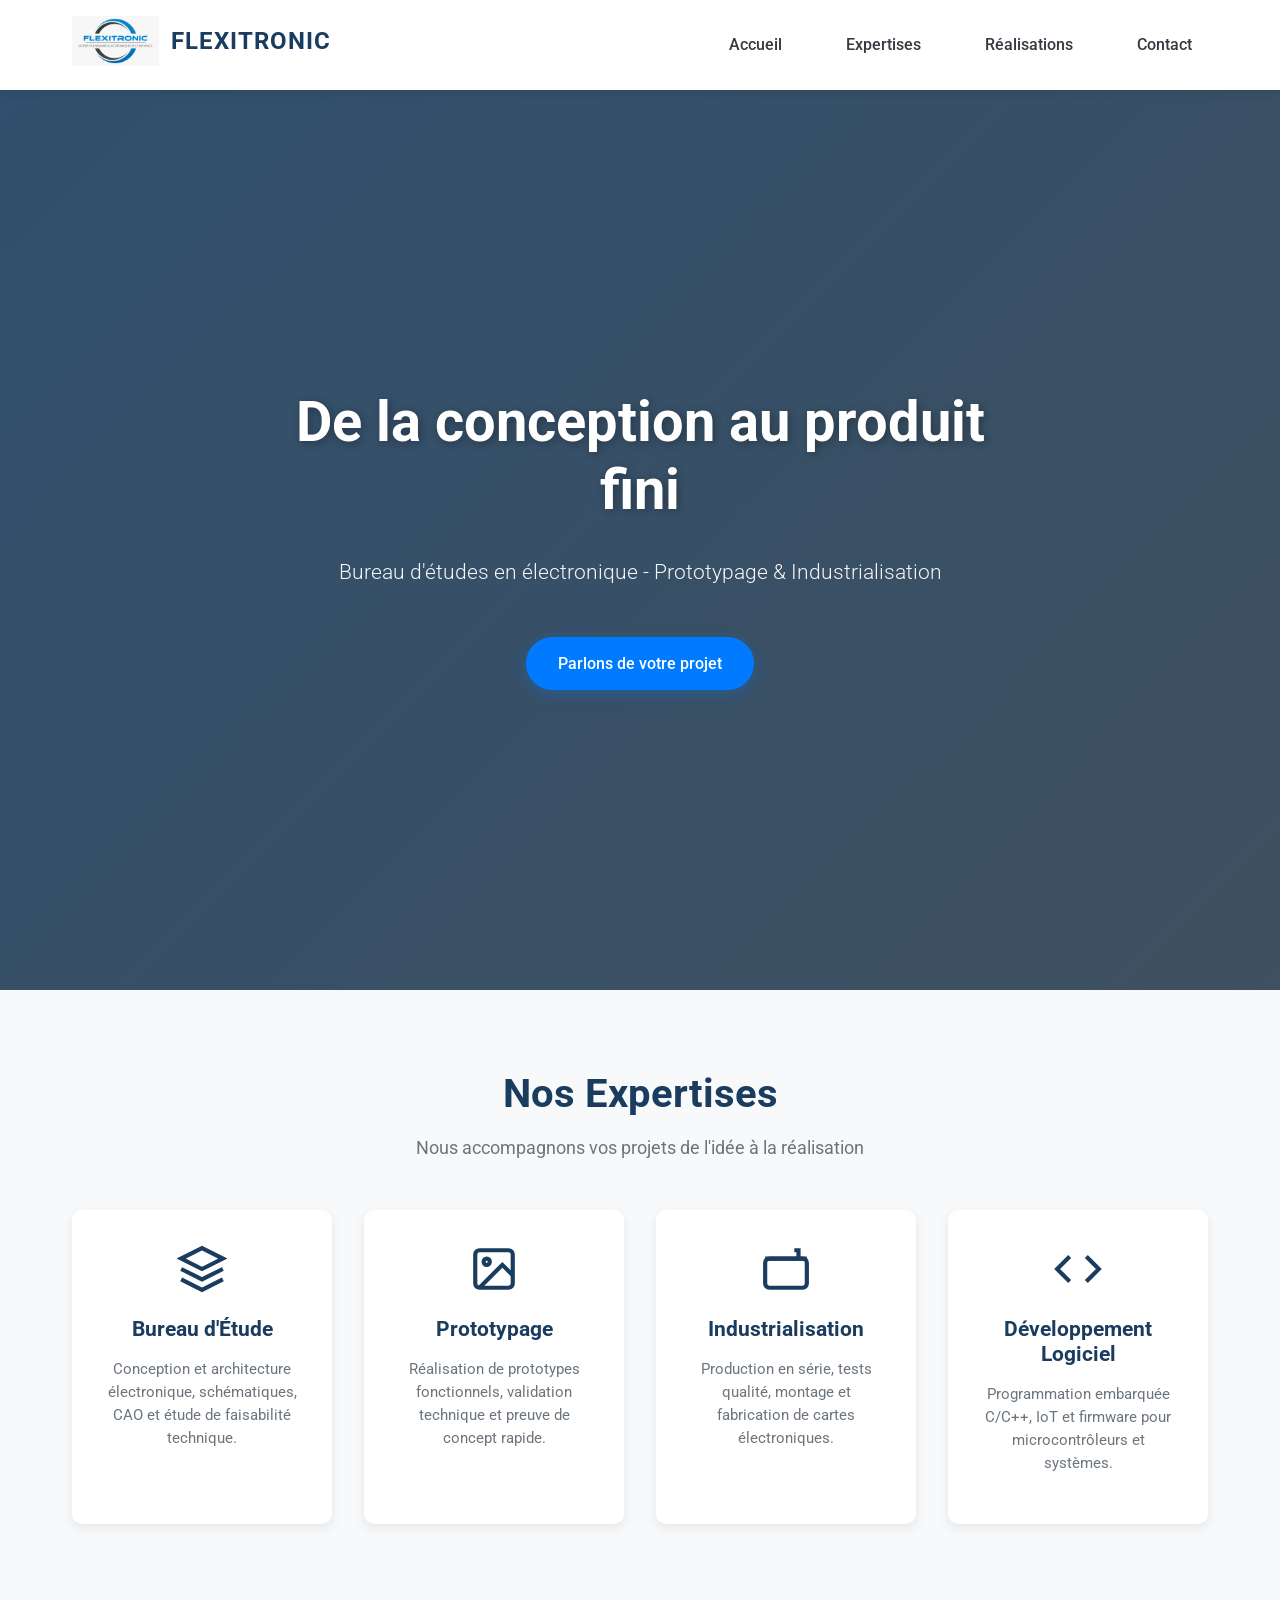
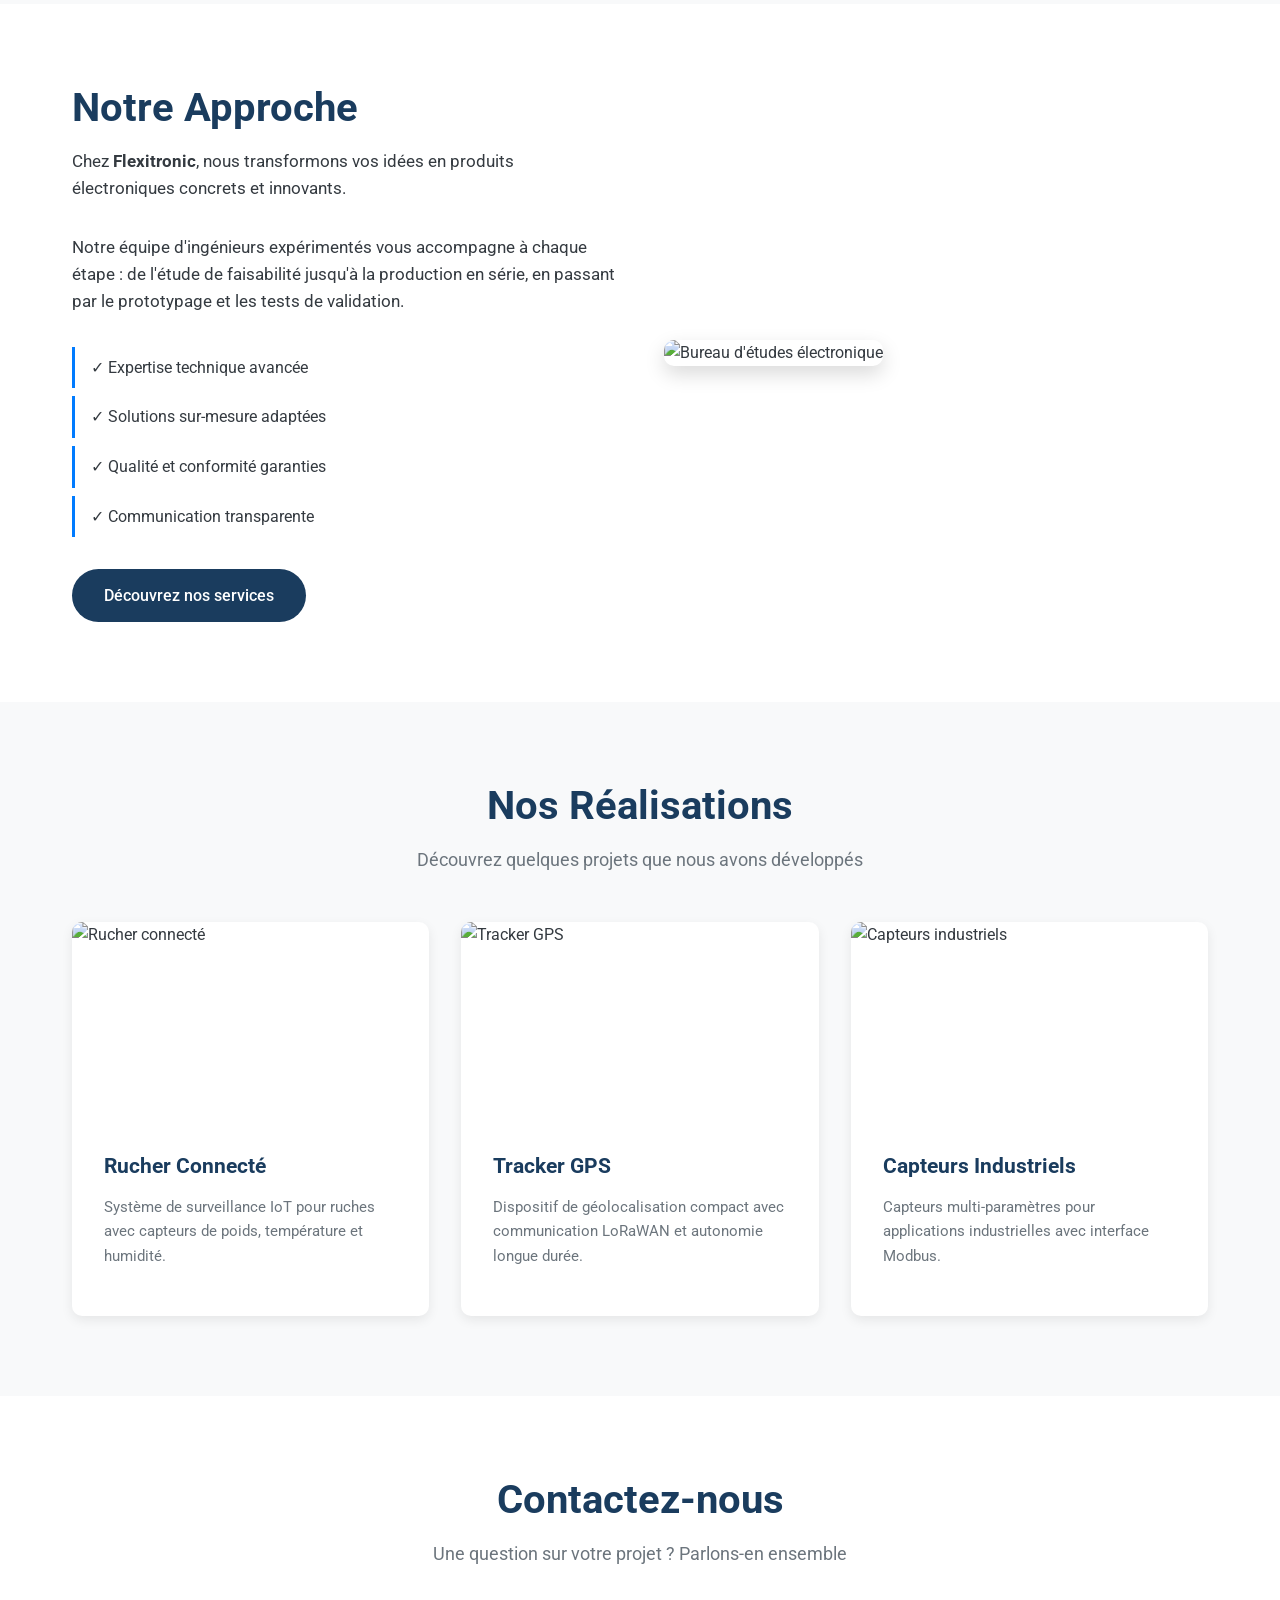
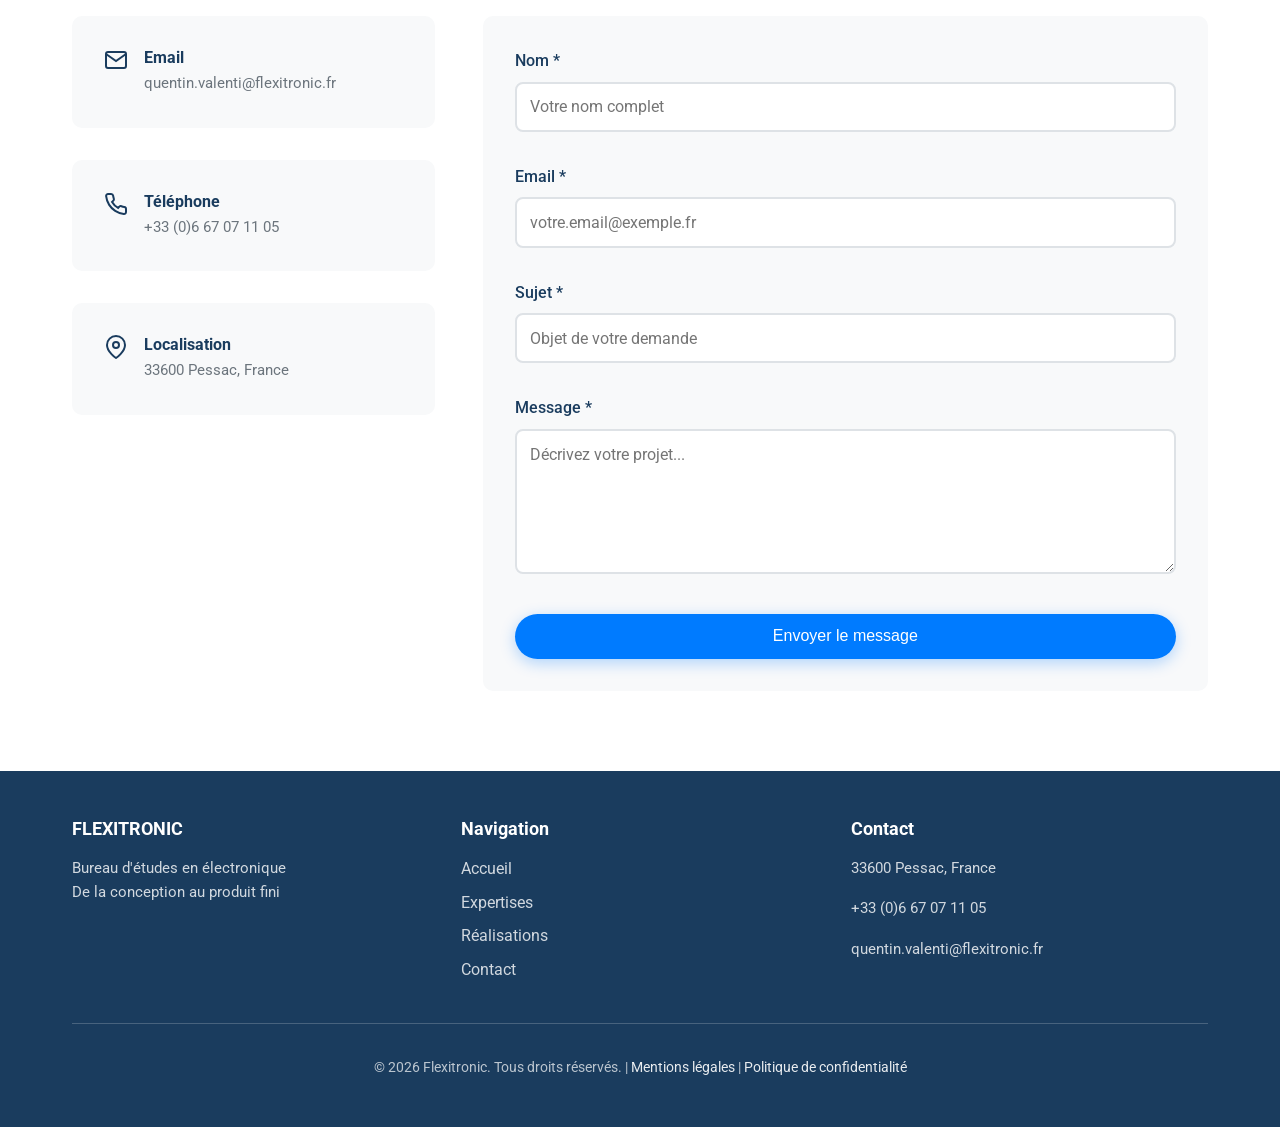
==== commit 937a78e9: "mentions légales" ====
--- a/index.html
+++ b/index.html
@@ -11,6 +11,8 @@
   <link rel="preconnect" href="https://fonts.gstatic.com" crossorigin>
   <link href="https://fonts.googleapis.com/css2?family=Roboto:wght@300;400;500;700&display=swap" rel="stylesheet">
 
+  <link rel="icon" href="logo.jpeg" type="image/jpeg">
+
   <link rel="stylesheet" href="styles.css">
 </head>
 
@@ -18,7 +20,10 @@
   <header id="header" class="header">
     <nav class="nav-container">
       <div class="logo">
-        <a href="#accueil">FLEXITRONIC</a>
+        <a href="/">
+          <img src="logo.jpeg" alt="Logo Flexitronic">
+          <span>FLEXITRONIC</span>
+        </a>
       </div>
       <ul class="nav-menu" id="nav-menu">
         <li><a href="#accueil" class="nav-link">Accueil</a></li>
@@ -211,7 +216,7 @@
           </div>
         </div>
 
-        <form id="contact-form" action="https://formspree.io/f/YOUR_FORMSPREE_ID" method="POST" class="contact-form">
+        <form id="contact-form" action="" method="POST" class="contact-form">
           <div class="form-group">
             <label for="name">Nom *</label>
             <input type="text" id="name" name="name" required placeholder="Votre nom complet">
@@ -262,8 +267,7 @@
         </div>
       </div>
       <div class="footer-bottom">
-        <p>&copy; 2026 Flexitronic. Tous droits réservés. | <a href="#">Mentions légales</a> | <a href="#">Politique de
-            confidentialité</a></p>
+        <p>&copy; 2026 Flexitronic. Tous droits réservés. | <a href="mentions-legales.html">Mentions légales</a> | <a href="politique-confidentialite.html">Politique de confidentialité</a></p>
       </div>
     </div>
   </footer>
--- a/styles.css
+++ b/styles.css
@@ -123,11 +123,22 @@
   padding: 1rem var(--spacing-md);
 }
 
+
 .logo a {
+  display: inline-flex;
+  align-items: center;
+  gap: 0.75rem;
   font-size: 1.5rem;
   font-weight: var(--font-weight-bold);
   color: var(--primary-color);
   letter-spacing: 1px;
+}
+
+.logo img {
+  max-height: 50px;
+  height: auto;
+  width: auto;
+  display: block;
 }
 
 .logo a:hover {
@@ -632,3 +643,127 @@
     grid-template-columns: 1fr;
   }
 }
+
+
+/* ==============================
+   PAGES LÉGALES (Mentions Légales & Politique de Confidentialité)
+   ============================== */
+
+.legal-page {
+  background-color: var(--gray-light);
+  min-height: 100vh;
+  padding-top: 120px;
+}
+
+.legal-content {
+  background-color: var(--white);
+  padding: var(--spacing-lg);
+  border-radius: 8px;
+  box-shadow: 0 2px 10px rgba(0, 0, 0, 0.1);
+  max-width: 900px;
+  margin: 0 auto var(--spacing-lg);
+}
+
+.legal-section {
+  margin-bottom: var(--spacing-lg);
+}
+
+.legal-section h2 {
+  color: var(--primary-color);
+  font-size: 1.75rem;
+  margin-top: var(--spacing-md);
+  margin-bottom: var(--spacing-sm);
+  padding-bottom: 0.5rem;
+  border-bottom: 2px solid var(--primary-color);
+}
+
+.legal-section h3 {
+  color: var(--primary-dark);
+  font-size: 1.35rem;
+  margin-top: var(--spacing-md);
+  margin-bottom: var(--spacing-sm);
+}
+
+.legal-section h4 {
+  color: var(--primary-dark);
+  font-size: 1.15rem;
+  margin-top: var(--spacing-sm);
+  margin-bottom: 0.5rem;
+  font-weight: var(--font-weight-medium);
+}
+
+.legal-section p {
+  color: var(--gray-dark);
+  line-height: 1.8;
+  margin-bottom: var(--spacing-sm);
+  text-align: justify;
+}
+
+.legal-section ul {
+  margin-left: var(--spacing-md);
+  margin-bottom: var(--spacing-sm);
+  list-style-type: disc;
+}
+
+.legal-section li {
+  margin-bottom: 0.5rem;
+  line-height: 1.7;
+  color: var(--gray-dark);
+}
+
+.legal-section a {
+  color: var(--accent-color);
+  text-decoration: underline;
+}
+
+.legal-section a:hover {
+  color: var(--primary-light);
+}
+
+.legal-section strong {
+  color: var(--primary-dark);
+  font-weight: var(--font-weight-medium);
+}
+
+.legal-back {
+  text-align: center;
+  margin-top: var(--spacing-lg);
+  margin-bottom: var(--spacing-md);
+}
+
+/* Responsive pour pages légales */
+@media (max-width: 768px) {
+  .legal-page {
+    padding-top: 100px;
+  }
+
+  .legal-content {
+    padding: var(--spacing-md);
+  }
+
+  .legal-section h2 {
+    font-size: 1.5rem;
+  }
+
+  .legal-section h3 {
+    font-size: 1.2rem;
+  }
+
+  .legal-section p {
+    text-align: left;
+  }
+}
+
+@media (max-width: 480px) {
+  .legal-content {
+    padding: var(--spacing-sm);
+  }
+
+  .legal-section h2 {
+    font-size: 1.3rem;
+  }
+
+  .legal-section ul {
+    margin-left: var(--spacing-sm);
+  }
+}
